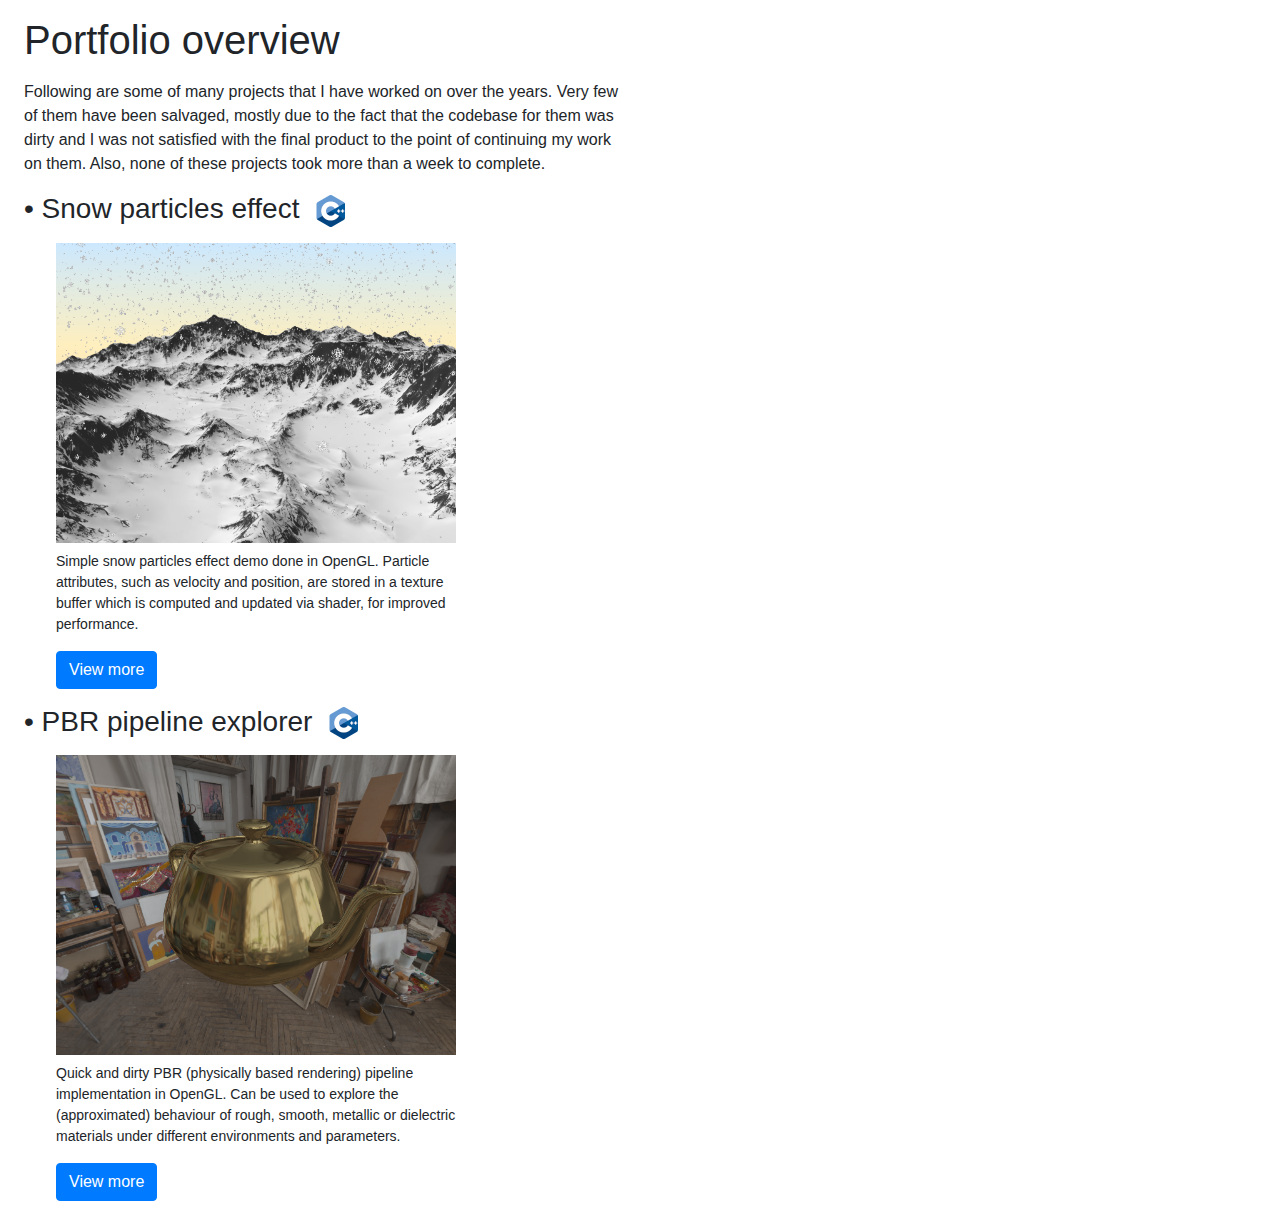
==== index.html @ e9de2292 "add details" ====
<!DOCTYPE html>
<meta charset="UTF-8">
<html>
	<head>
		<title>Portfolio overview</title>
		<link rel="stylesheet" href="https://stackpath.bootstrapcdn.com/bootstrap/4.4.1/css/bootstrap.min.css" integrity="sha384-Vkoo8x4CGsO3+Hhxv8T/Q5PaXtkKtu6ug5TOeNV6gBiFeWPGFN9MuhOf23Q9Ifjh" crossorigin="anonymous">
		<link rel="stylesheet" href="style.css">
		<script src="https://code.jquery.com/jquery-3.4.1.slim.min.js" integrity="sha384-J6qa4849blE2+poT4WnyKhv5vZF5SrPo0iEjwBvKU7imGFAV0wwj1yYfoRSJoZ+n" crossorigin="anonymous"></script>
		<script src="https://cdn.jsdelivr.net/npm/popper.js@1.16.0/dist/umd/popper.min.js" integrity="sha384-Q6E9RHvbIyZFJoft+2mJbHaEWldlvI9IOYy5n3zV9zzTtmI3UksdQRVvoxMfooAo" crossorigin="anonymous"></script>
		<script src="https://stackpath.bootstrapcdn.com/bootstrap/4.4.1/js/bootstrap.min.js" integrity="sha384-wfSDF2E50Y2D1uUdj0O3uMBJnjuUD4Ih7YwaYd1iqfktj0Uod8GCExl3Og8ifwB6" crossorigin="anonymous"></script>
		<script src="script.js"></script>
	</head>
	<body>
		<h1>Portfolio overview</h1>
		<div class="overview">
			Following are some of many projects that I have worked on over the years.
			Very few of them have been salvaged, mostly due to the fact that the codebase for them was dirty and I was not satisfied with the final product to the point of continuing my work on them.
			Also, none of these projects took more than a week to complete.
		</div>
		
		<h3>
			&bull; Snow particles effect
			<img class="langicon langicon-small" src="langicon/cxx.png" data-toggle="tooltip" data-placement="bottom" title="C++">
		</h3>
		<div class="content">
			<a href="snow/index.html"><img class="thumbnail" src="snow.png"></a>
			<div class="overview overview-small">
				Simple snow particles effect demo done in OpenGL.
				Particle attributes, such as velocity and position, are stored in a texture buffer which is computed and updated via shader, for improved performance.
			</div>
			<a class="btn btn-primary" href="snow/index.html" role="button">View more</a>
		</div>
		
		<h3>
			&bull; PBR pipeline explorer
			<img class="langicon langicon-small" src="langicon/cxx.png" data-toggle="tooltip" data-placement="bottom" title="C++">
		</h3>
		<div class="content">
			<a href="pbr/index.html"><img class="thumbnail" src="pbr.png"></a>
			<div class="overview overview-small">
				Quick and dirty PBR (physically based rendering) pipeline implementation in OpenGL.
				Can be used to explore the (approximated) behaviour of rough, smooth, metallic or dielectric materials under different environments and parameters.
			</div>
			<a class="btn btn-primary" href="pbr/index.html" role="button">View more</a>
		</div>
	</body>
</html>
---- style.css ----
body {
	width: 600px;
	margin: 16px 16px 16px 24px;
}

h1, h3 {
	margin-bottom: 16px;
}

.overview {
	margin-bottom: 16px;
}

.langicon {
	width: 48px;
	margin-left: 8px;
}

.langicon-small {
	width: 32px;
}

.giticon  {
	width: 24px;
	margin-right: 8px;
}

.overview-small {
	font-size: 14px;
}

.content {
	width: 400px;
	margin-left: 32px;
	margin-bottom: 16px;
}

.thumbnail {
	width: 100%;
	margin-bottom: 8px;
}

.previewvideo {
	height: 480px;
}

.tabkey {
	font-style: italic;
}

.tabvalue {
	font-weight: bold;
}
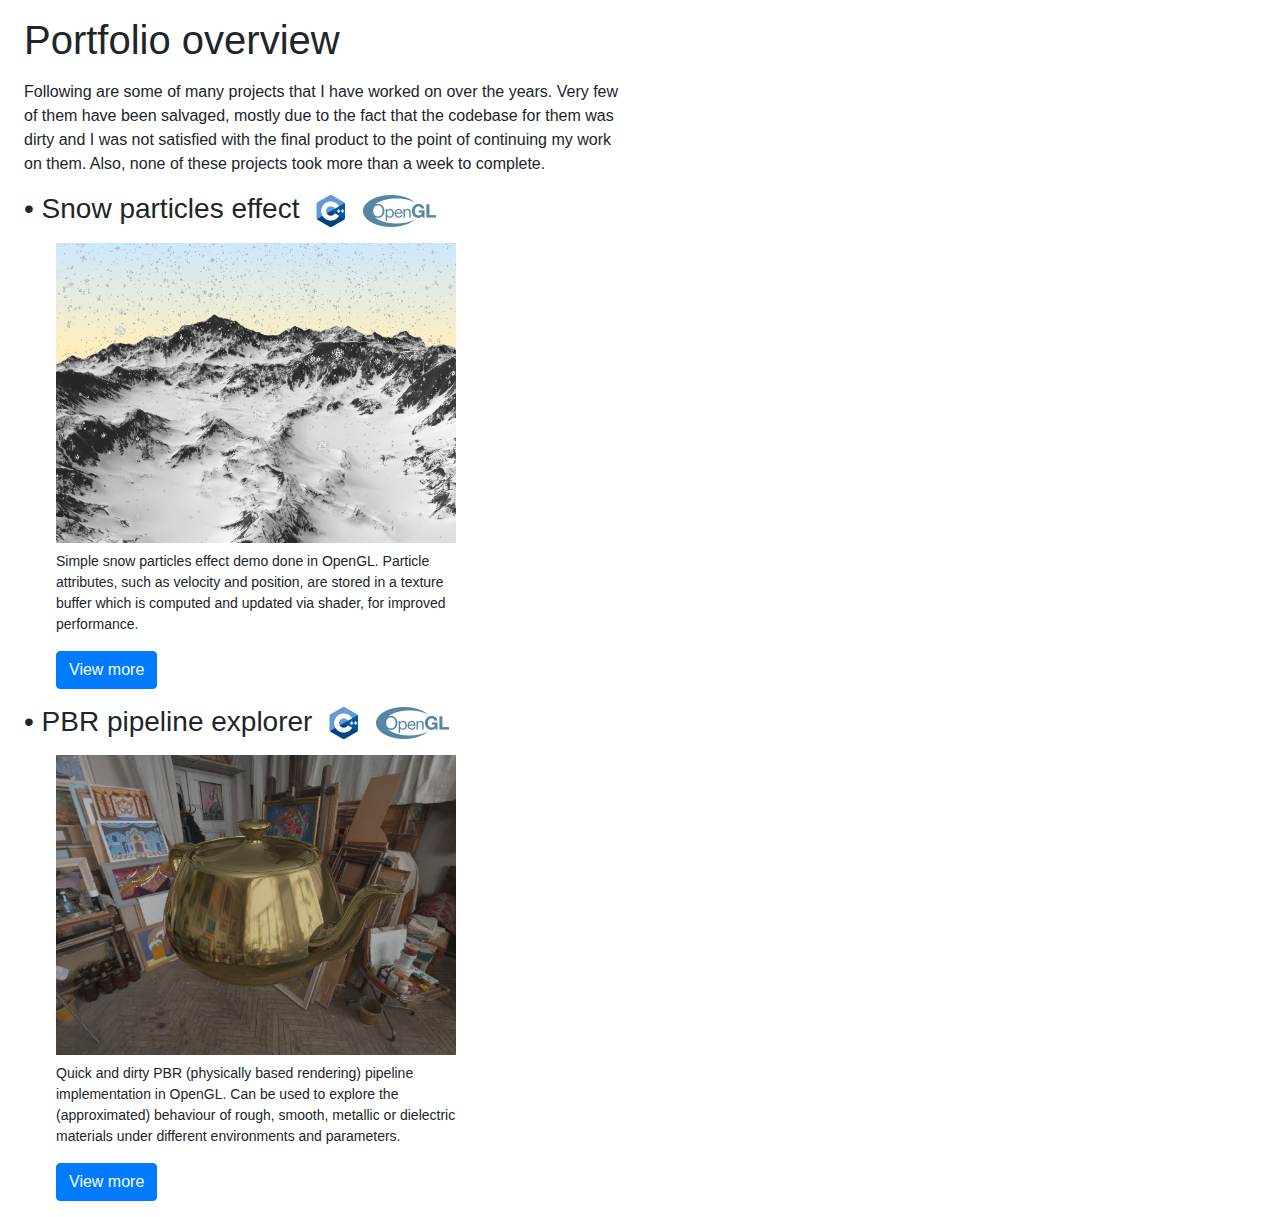
==== commit 11ed0a82: "add API overlays" ====
--- a/index.html
+++ b/index.html
@@ -20,7 +20,8 @@
 		
 		<h3>
 			&bull; Snow particles effect
-			<img class="langicon langicon-small" src="langicon/cxx.png" data-toggle="tooltip" data-placement="bottom" title="C++">
+			<img class="langicon langicon-small" src="langicon/cxx.png" data-toggle="tooltip" data-placement="bottom" title="C++11">
+			<img class="langicon langicon-small" src="apiicon/ogl.png" data-toggle="tooltip" data-placement="bottom" title="OpenGL 4.3 Core">
 		</h3>
 		<div class="content">
 			<a href="snow/index.html"><img class="thumbnail" src="snow.png"></a>
@@ -33,7 +34,8 @@
 		
 		<h3>
 			&bull; PBR pipeline explorer
-			<img class="langicon langicon-small" src="langicon/cxx.png" data-toggle="tooltip" data-placement="bottom" title="C++">
+			<img class="langicon langicon-small" src="langicon/cxx.png" data-toggle="tooltip" data-placement="bottom" title="C++11">
+			<img class="langicon langicon-small" src="apiicon/ogl.png" data-toggle="tooltip" data-placement="bottom" title="OpenGL 4.1 Core">
 		</h3>
 		<div class="content">
 			<a href="pbr/index.html"><img class="thumbnail" src="pbr.png"></a>
--- a/style.css
+++ b/style.css
@@ -12,12 +12,12 @@
 }
 
 .langicon {
-	width: 48px;
+	height: 48px;
 	margin-left: 8px;
 }
 
 .langicon-small {
-	width: 32px;
+	height: 32px;
 }
 
 .giticon  {
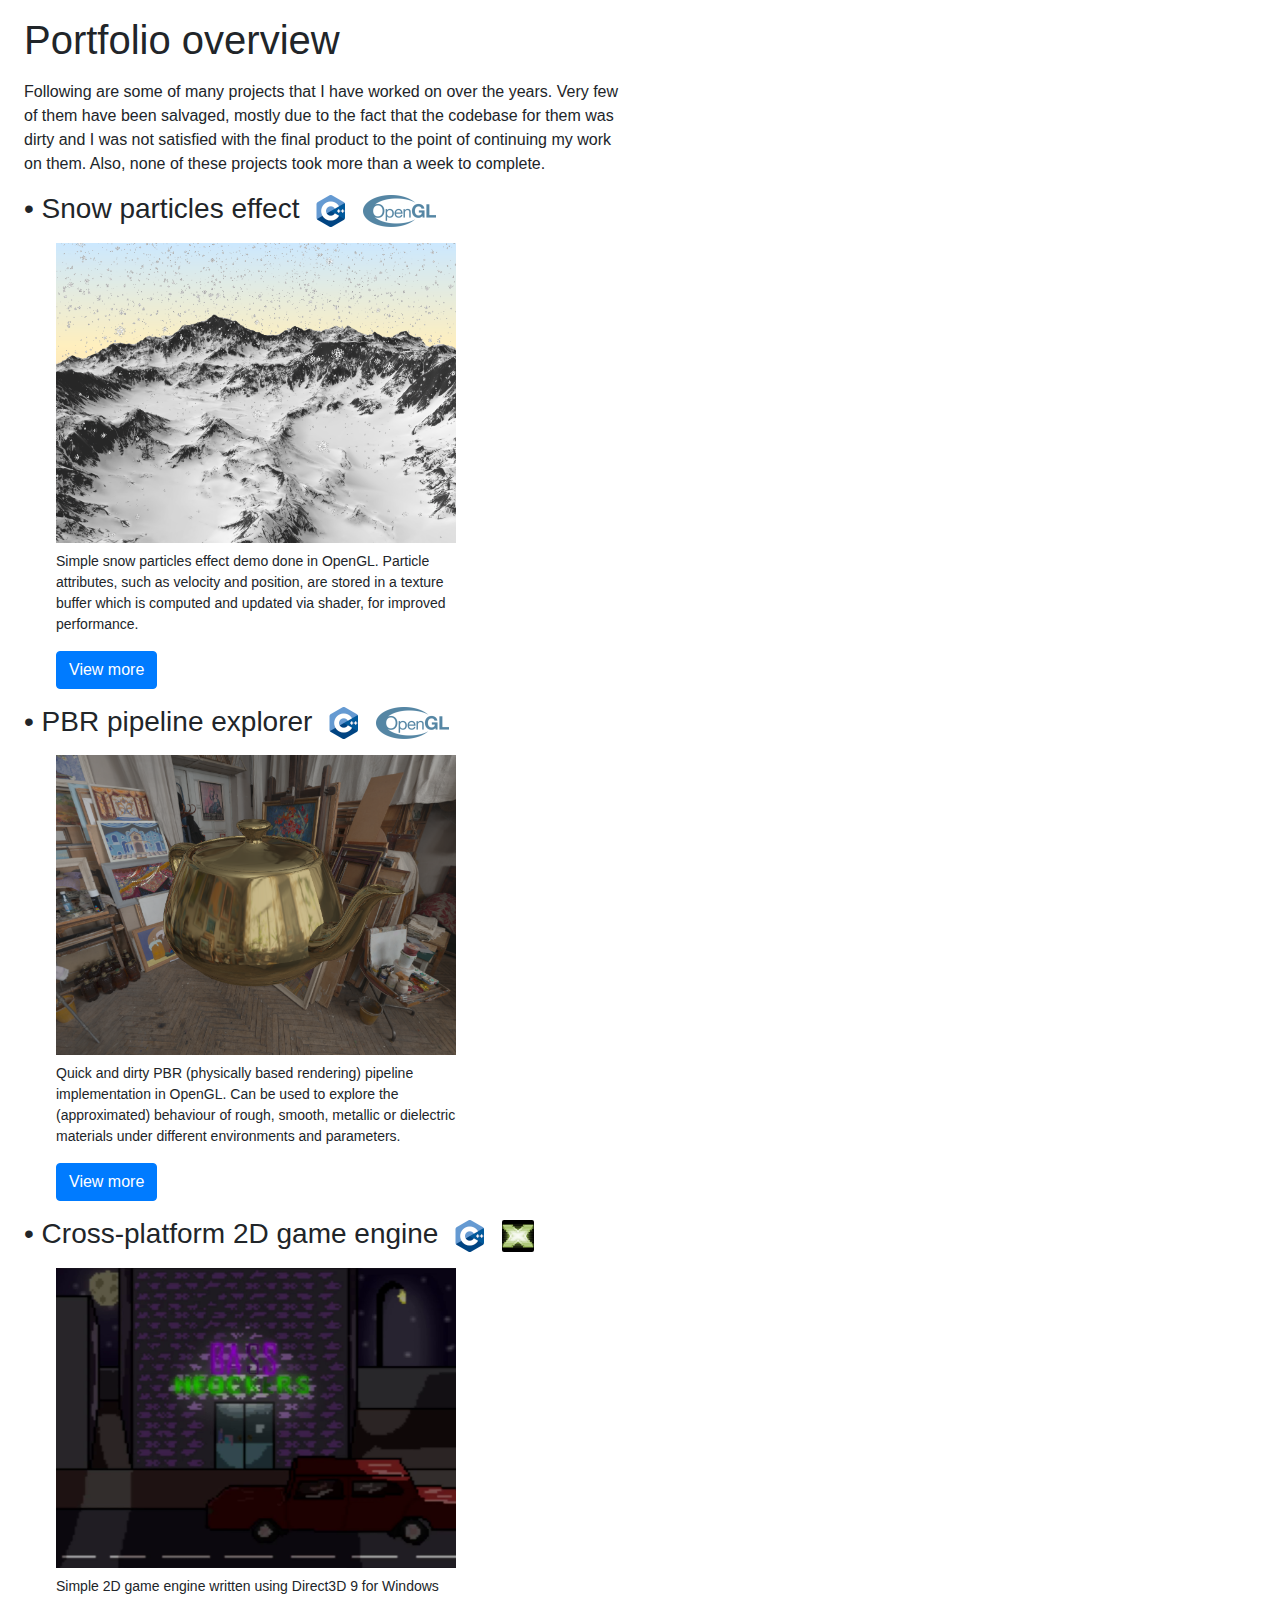
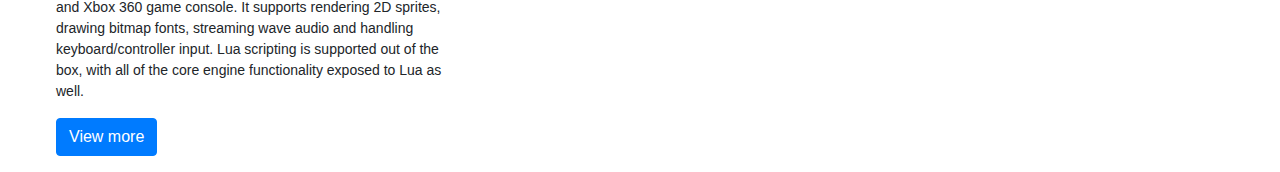
==== commit 6cfe5fe9: "add 2D game engine built using Direct 3D" ====
--- a/index.html
+++ b/index.html
@@ -45,5 +45,20 @@
 			</div>
 			<a class="btn btn-primary" href="pbr/index.html" role="button">View more</a>
 		</div>
+
+		<h3>
+			&bull; Cross-platform 2D game engine
+			<img class="langicon langicon-small" src="langicon/cxx.png" data-toggle="tooltip" data-placement="bottom" title="C++11">
+			<img class="langicon langicon-small" style="border-radius: 2px;" src="apiicon/d3d.png" data-toggle="tooltip" data-placement="bottom" title="Direct3D 9">
+		</h3>
+		<div class="content">
+			<a href="c2d/index.html"><img class="thumbnail" src="c2d.png"></a>
+			<div class="overview overview-small">
+				Simple 2D game engine written using Direct3D 9 for Windows and Xbox 360 game console.
+				It supports rendering 2D sprites, drawing bitmap fonts, streaming wave audio and handling keyboard/controller input.
+				Lua scripting is supported out of the box, with all of the core engine functionality exposed to Lua as well.
+			</div>
+			<a class="btn btn-primary" href="c2d/index.html" role="button">View more</a>
+		</div>
 	</body>
 </html>
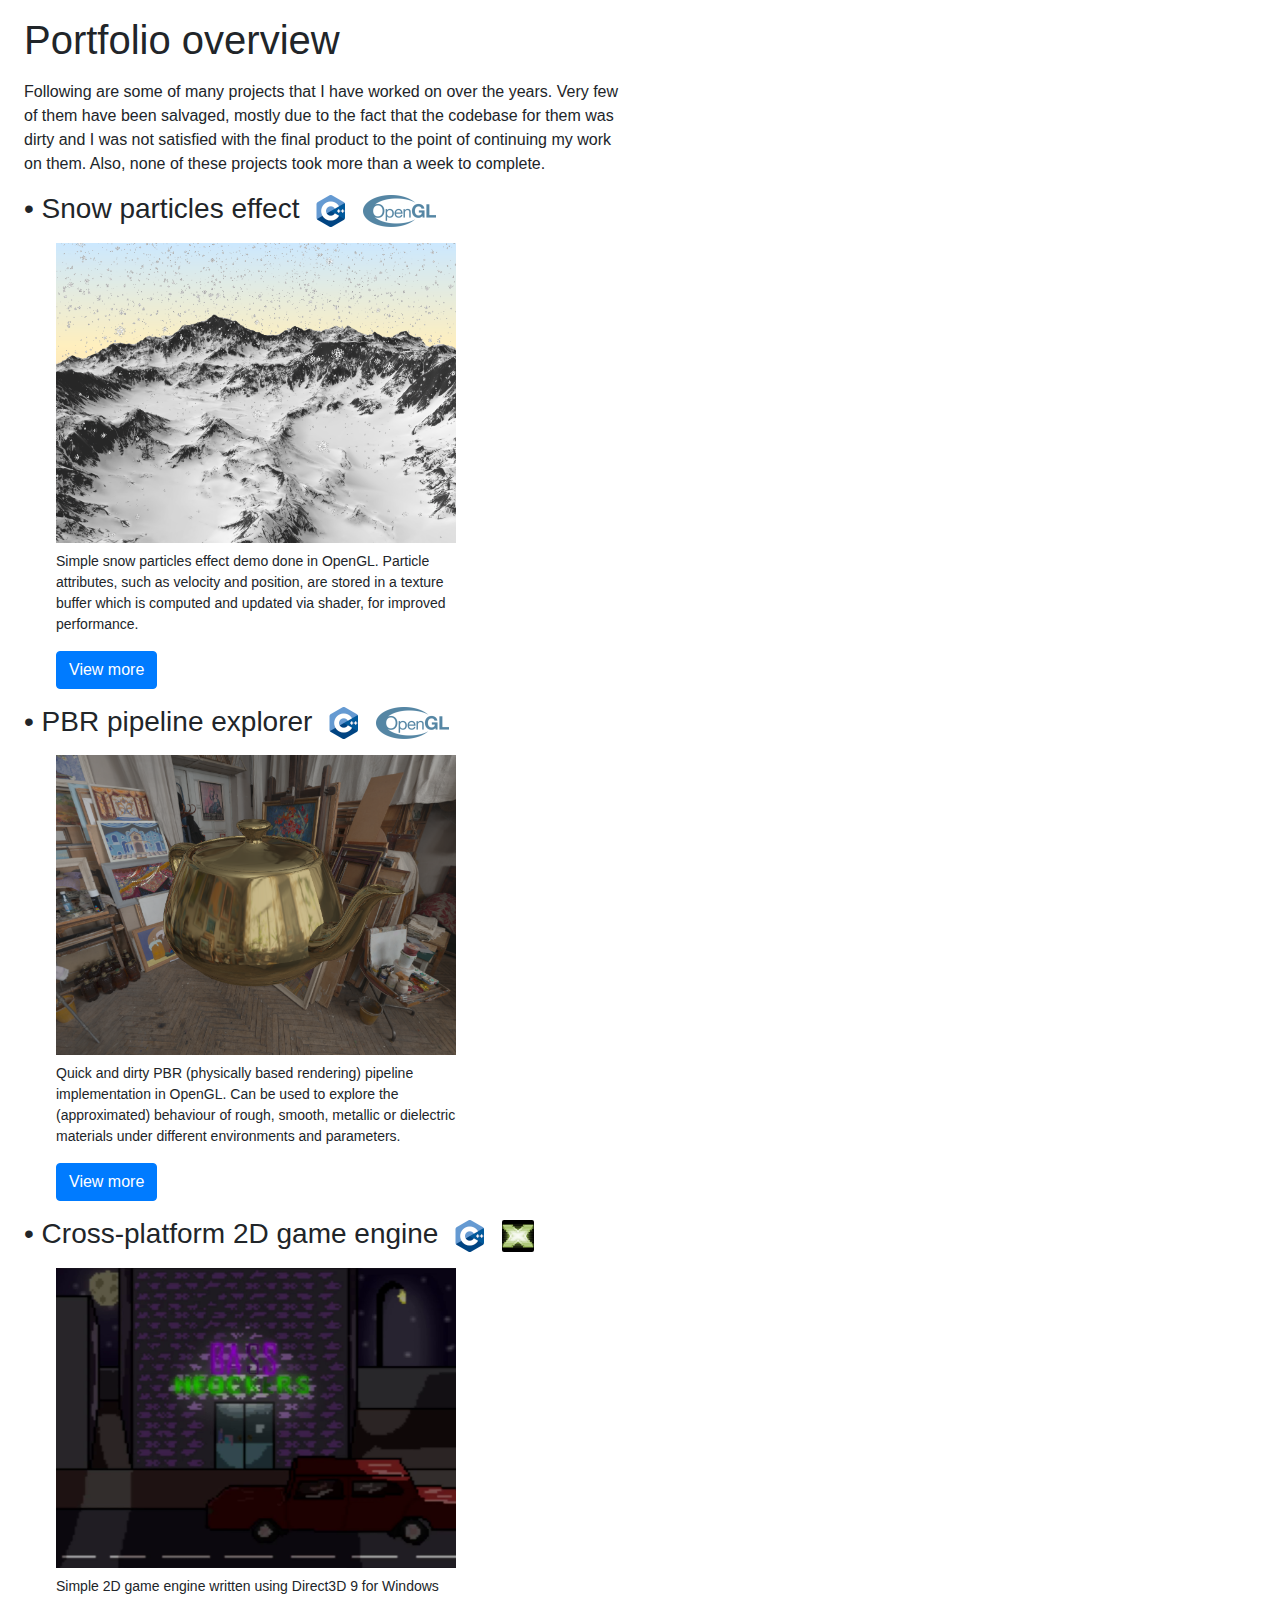
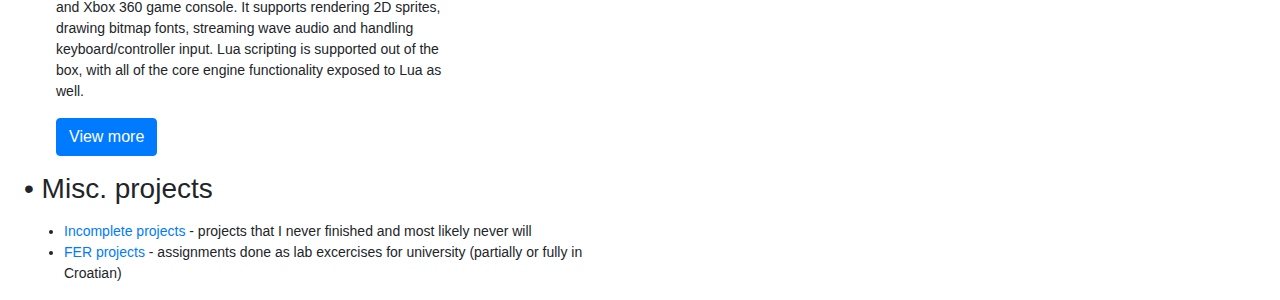
==== commit fcda59ba: "add FER projects" ====
--- a/index.html
+++ b/index.html
@@ -1,7 +1,8 @@
 <!DOCTYPE html>
-<meta charset="UTF-8">
 <html>
 	<head>
+		<meta name="robots" content="noindex">
+		<meta charset="UTF-8">
 		<title>Portfolio overview</title>
 		<link rel="stylesheet" href="https://stackpath.bootstrapcdn.com/bootstrap/4.4.1/css/bootstrap.min.css" integrity="sha384-Vkoo8x4CGsO3+Hhxv8T/Q5PaXtkKtu6ug5TOeNV6gBiFeWPGFN9MuhOf23Q9Ifjh" crossorigin="anonymous">
 		<link rel="stylesheet" href="style.css">
@@ -60,5 +61,15 @@
 			</div>
 			<a class="btn btn-primary" href="c2d/index.html" role="button">View more</a>
 		</div>
+
+		<h3>
+			&bull; Misc. projects
+		</h3>
+		<div class="overview overview-small">
+			<ul>
+				<li><a href="incomplete.html">Incomplete projects</a> - projects that I never finished and most likely never will</li>
+				<li><a href="ferstuff.html">FER projects</a> - assignments done as lab excercises for university (partially or fully in Croatian)</li>
+			</ul>
+		</div>
 	</body>
 </html>
--- a/style.css
+++ b/style.css
@@ -18,6 +18,10 @@
 
 .langicon-small {
 	height: 32px;
+}
+
+.langicon-tiny {
+	height: 22px;
 }
 
 .giticon  {
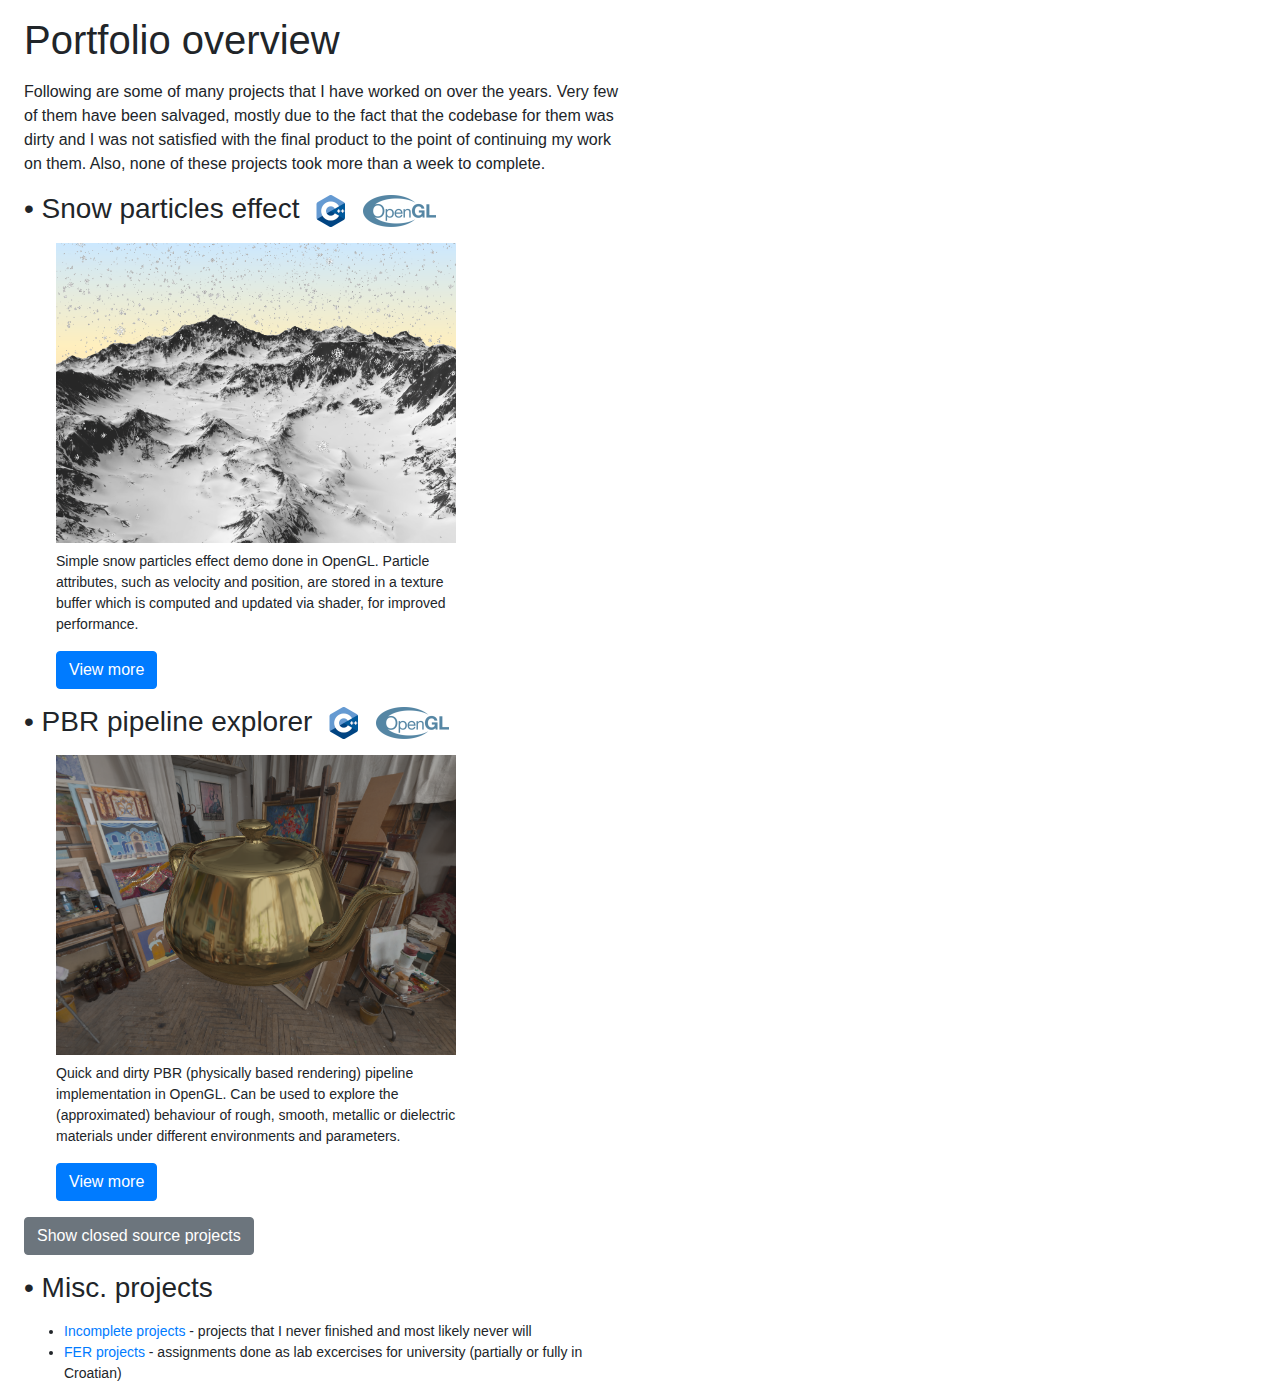
==== commit 2ae6e4bb: "add separate section for closed source projects" ====
--- a/index.html
+++ b/index.html
@@ -47,20 +47,26 @@
 			<a class="btn btn-primary" href="pbr/index.html" role="button">View more</a>
 		</div>
 
-		<h3>
-			&bull; Cross-platform 2D game engine
-			<img class="langicon langicon-small" src="langicon/cxx.png" data-toggle="tooltip" data-placement="bottom" title="C++11">
-			<img class="langicon langicon-small" style="border-radius: 2px;" src="apiicon/d3d.png" data-toggle="tooltip" data-placement="bottom" title="Direct3D 9">
-		</h3>
-		<div class="content">
-			<a href="c2d/index.html"><img class="thumbnail" src="c2d.png"></a>
-			<div class="overview overview-small">
-				Simple 2D game engine written using Direct3D 9 for Windows and Xbox 360 game console.
-				It supports rendering 2D sprites, drawing bitmap fonts, streaming wave audio and handling keyboard/controller input.
-				Lua scripting is supported out of the box, with all of the core engine functionality exposed to Lua as well.
+		<div class="collapse" id="closedSourceProjects">
+
+			<h3>
+				&bull; Cross-platform 2D game engine
+				<img class="langicon langicon-small" src="langicon/cxx.png" data-toggle="tooltip" data-placement="bottom" title="C++11">
+				<img class="langicon langicon-small" style="border-radius: 2px;" src="apiicon/d3d.png" data-toggle="tooltip" data-placement="bottom" title="Direct3D 9">
+			</h3>
+			<div class="content">
+				<a href="c2d/index.html"><img class="thumbnail" src="c2d.png"></a>
+				<div class="overview overview-small">
+					Simple 2D game engine written using Direct3D 9 for Windows and Xbox 360 game console.
+					It supports rendering 2D sprites, drawing bitmap fonts, streaming wave audio and handling keyboard/controller input.
+					Lua scripting is supported out of the box, with all of the core engine functionality exposed to Lua as well.
+				</div>
+				<a class="btn btn-primary" href="c2d/index.html" role="button">View more</a>
 			</div>
-			<a class="btn btn-primary" href="c2d/index.html" role="button">View more</a>
+
 		</div>
+
+		<button id="closedSourceProjectsButton" class="btn btn-secondary" style="margin-bottom: 16px;" type="button" data-toggle="collapse" data-target="#closedSourceProjects" aria-expanded="false" aria-controls="closedSourceProjects">Show closed source projects</button>
 
 		<h3>
 			&bull; Misc. projects
--- a/style.css
+++ b/style.css
@@ -55,3 +55,12 @@
 .tabvalue {
 	font-weight: bold;
 }
+
+.modalimg {
+	width: 100%;
+	margin-bottom: 16px;
+}
+
+.modalimg-border {
+	border: 1px solid #dfdfdf;
+}
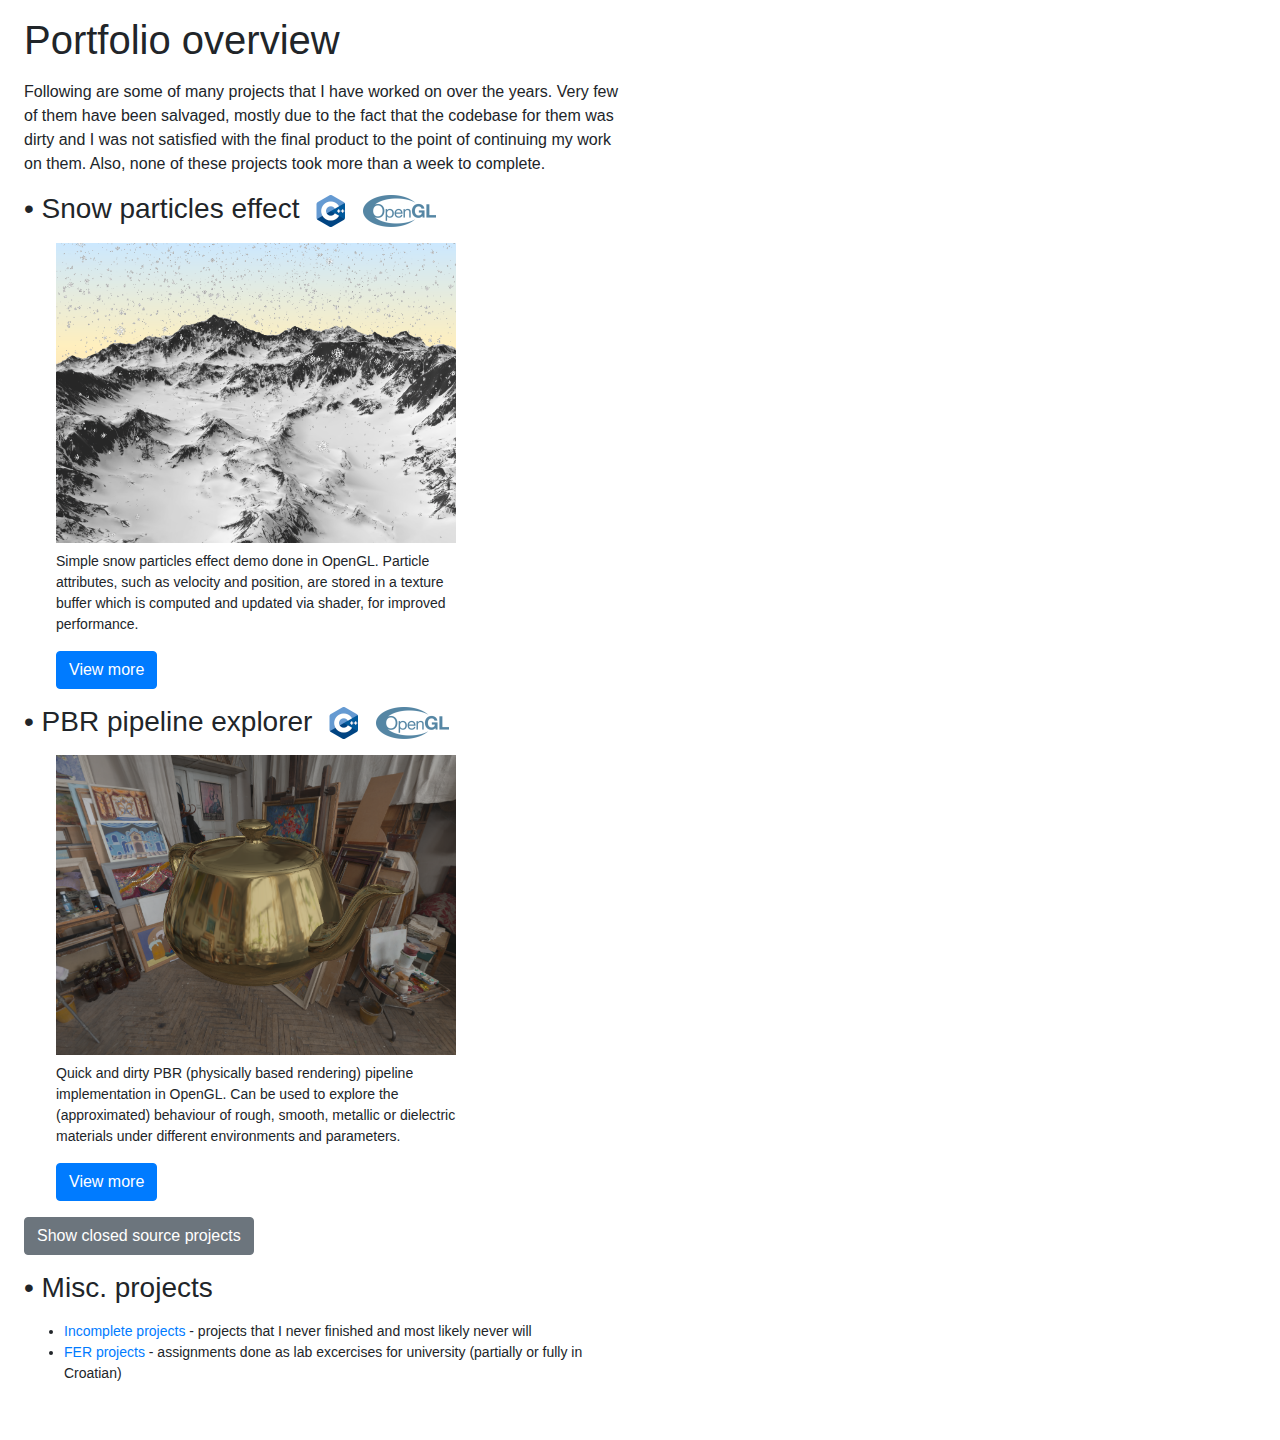
==== commit af21ae56: "add some incomplete projects" ====
--- a/index.html
+++ b/index.html
@@ -19,7 +19,7 @@
 			Also, none of these projects took more than a week to complete.
 		</div>
 		
-		<h3>
+		<h3 id="snowProject">
 			&bull; Snow particles effect
 			<img class="langicon langicon-small" src="langicon/cxx.png" data-toggle="tooltip" data-placement="bottom" title="C++11">
 			<img class="langicon langicon-small" src="apiicon/ogl.png" data-toggle="tooltip" data-placement="bottom" title="OpenGL 4.3 Core">
@@ -33,7 +33,7 @@
 			<a class="btn btn-primary" href="snow/index.html" role="button">View more</a>
 		</div>
 		
-		<h3>
+		<h3 id="pbrProject">
 			&bull; PBR pipeline explorer
 			<img class="langicon langicon-small" src="langicon/cxx.png" data-toggle="tooltip" data-placement="bottom" title="C++11">
 			<img class="langicon langicon-small" src="apiicon/ogl.png" data-toggle="tooltip" data-placement="bottom" title="OpenGL 4.1 Core">
@@ -49,7 +49,7 @@
 
 		<div class="collapse" id="closedSourceProjects">
 
-			<h3>
+			<h3 id="c2dProject">
 				&bull; Cross-platform 2D game engine
 				<img class="langicon langicon-small" src="langicon/cxx.png" data-toggle="tooltip" data-placement="bottom" title="C++11">
 				<img class="langicon langicon-small" style="border-radius: 2px;" src="apiicon/d3d.png" data-toggle="tooltip" data-placement="bottom" title="Direct3D 9">
@@ -64,14 +64,27 @@
 				<a class="btn btn-primary" href="c2d/index.html" role="button">View more</a>
 			</div>
 
+			<h3 id="fugeProject">
+				&bull; Simple 2D game engine &amp; editor
+				<img class="langicon langicon-small" src="langicon/cxx.png" data-toggle="tooltip" data-placement="bottom" title="C++98">
+			</h3>
+			<div class="content">
+				<a href="fuge/index.html"><img class="thumbnail" src="fuge.png"></a>
+				<div class="overview overview-small">
+					Very simple 2D game engine with its own editor program.
+					Some of the core engine features include rendering 2D sprites, drawing TrueType fonts, streaming various audio formats, handling keyboard input, Lua scripting support, builtin scene swapping mechanisms, component-driven system (similar to Unity) and more.
+				</div>
+				<a class="btn btn-primary" href="fuge/index.html" role="button">View more</a>
+			</div>
+
 		</div>
 
 		<button id="closedSourceProjectsButton" class="btn btn-secondary" style="margin-bottom: 16px;" type="button" data-toggle="collapse" data-target="#closedSourceProjects" aria-expanded="false" aria-controls="closedSourceProjects">Show closed source projects</button>
 
-		<h3>
+		<h3 id="miscProject">
 			&bull; Misc. projects
 		</h3>
-		<div class="overview overview-small">
+		<div class="overview overview-small" style="padding-bottom: 24px;">
 			<ul>
 				<li><a href="incomplete.html">Incomplete projects</a> - projects that I never finished and most likely never will</li>
 				<li><a href="ferstuff.html">FER projects</a> - assignments done as lab excercises for university (partially or fully in Croatian)</li>
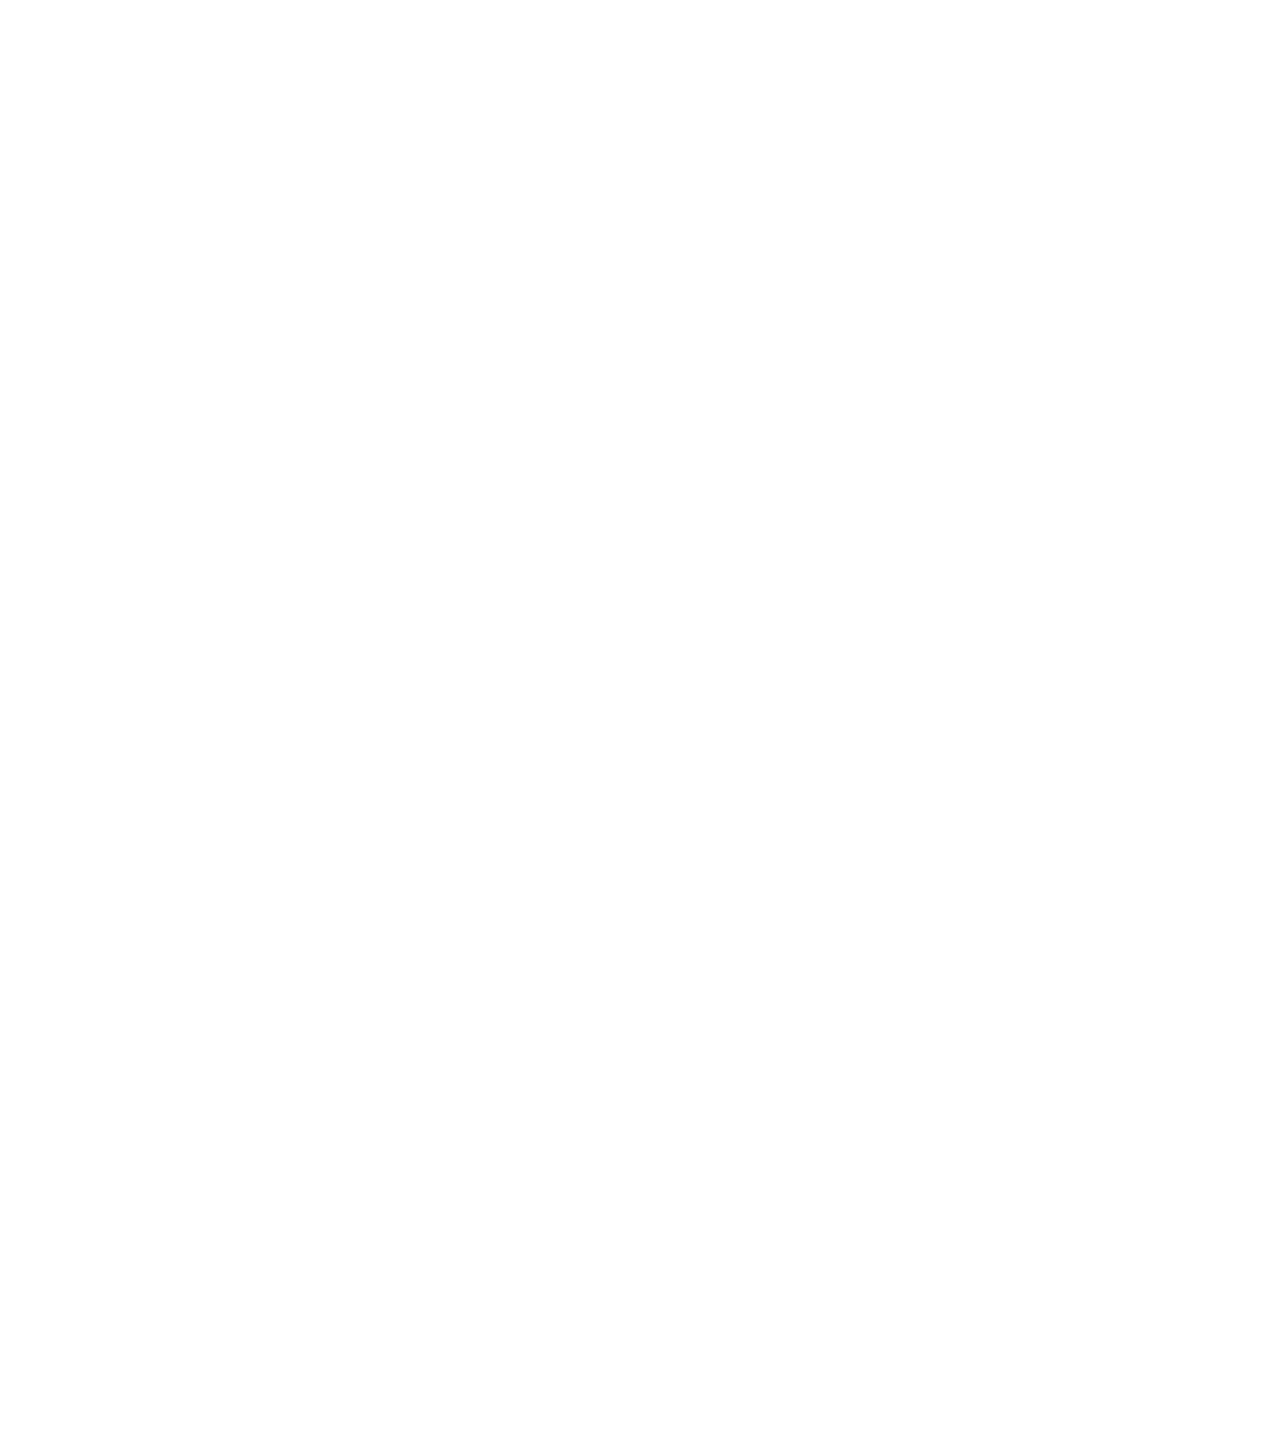
==== commit 18abd365: "fix index scrolling and add section highlighting" ====
--- a/index.html
+++ b/index.html
@@ -6,7 +6,7 @@
 		<title>Portfolio overview</title>
 		<link rel="stylesheet" href="https://stackpath.bootstrapcdn.com/bootstrap/4.4.1/css/bootstrap.min.css" integrity="sha384-Vkoo8x4CGsO3+Hhxv8T/Q5PaXtkKtu6ug5TOeNV6gBiFeWPGFN9MuhOf23Q9Ifjh" crossorigin="anonymous">
 		<link rel="stylesheet" href="style.css">
-		<script src="https://code.jquery.com/jquery-3.4.1.slim.min.js" integrity="sha384-J6qa4849blE2+poT4WnyKhv5vZF5SrPo0iEjwBvKU7imGFAV0wwj1yYfoRSJoZ+n" crossorigin="anonymous"></script>
+		<script src="https://code.jquery.com/jquery-3.4.1.min.js" integrity="sha256-CSXorXvZcTkaix6Yvo6HppcZGetbYMGWSFlBw8HfCJo=" crossorigin="anonymous"></script>
 		<script src="https://cdn.jsdelivr.net/npm/popper.js@1.16.0/dist/umd/popper.min.js" integrity="sha384-Q6E9RHvbIyZFJoft+2mJbHaEWldlvI9IOYy5n3zV9zzTtmI3UksdQRVvoxMfooAo" crossorigin="anonymous"></script>
 		<script src="https://stackpath.bootstrapcdn.com/bootstrap/4.4.1/js/bootstrap.min.js" integrity="sha384-wfSDF2E50Y2D1uUdj0O3uMBJnjuUD4Ih7YwaYd1iqfktj0Uod8GCExl3Og8ifwB6" crossorigin="anonymous"></script>
 		<script src="script.js"></script>
--- a/style.css
+++ b/style.css
@@ -1,10 +1,27 @@
 body {
 	width: 600px;
 	margin: 16px 16px 16px 24px;
+	opacity: 0.0;
 }
 
 h1, h3 {
 	margin-bottom: 16px;
+}
+
+h3:target {
+	width: fit-content;
+	padding: 8px;
+	border-radius: 8px;
+	background: #fff8c8;
+	font-weight: bold;
+}
+
+.h3_target {
+	width: fit-content;
+	padding: 8px;
+	border-radius: 8px;
+	background: #fff8c8;
+	font-weight: bold;
 }
 
 .overview {
